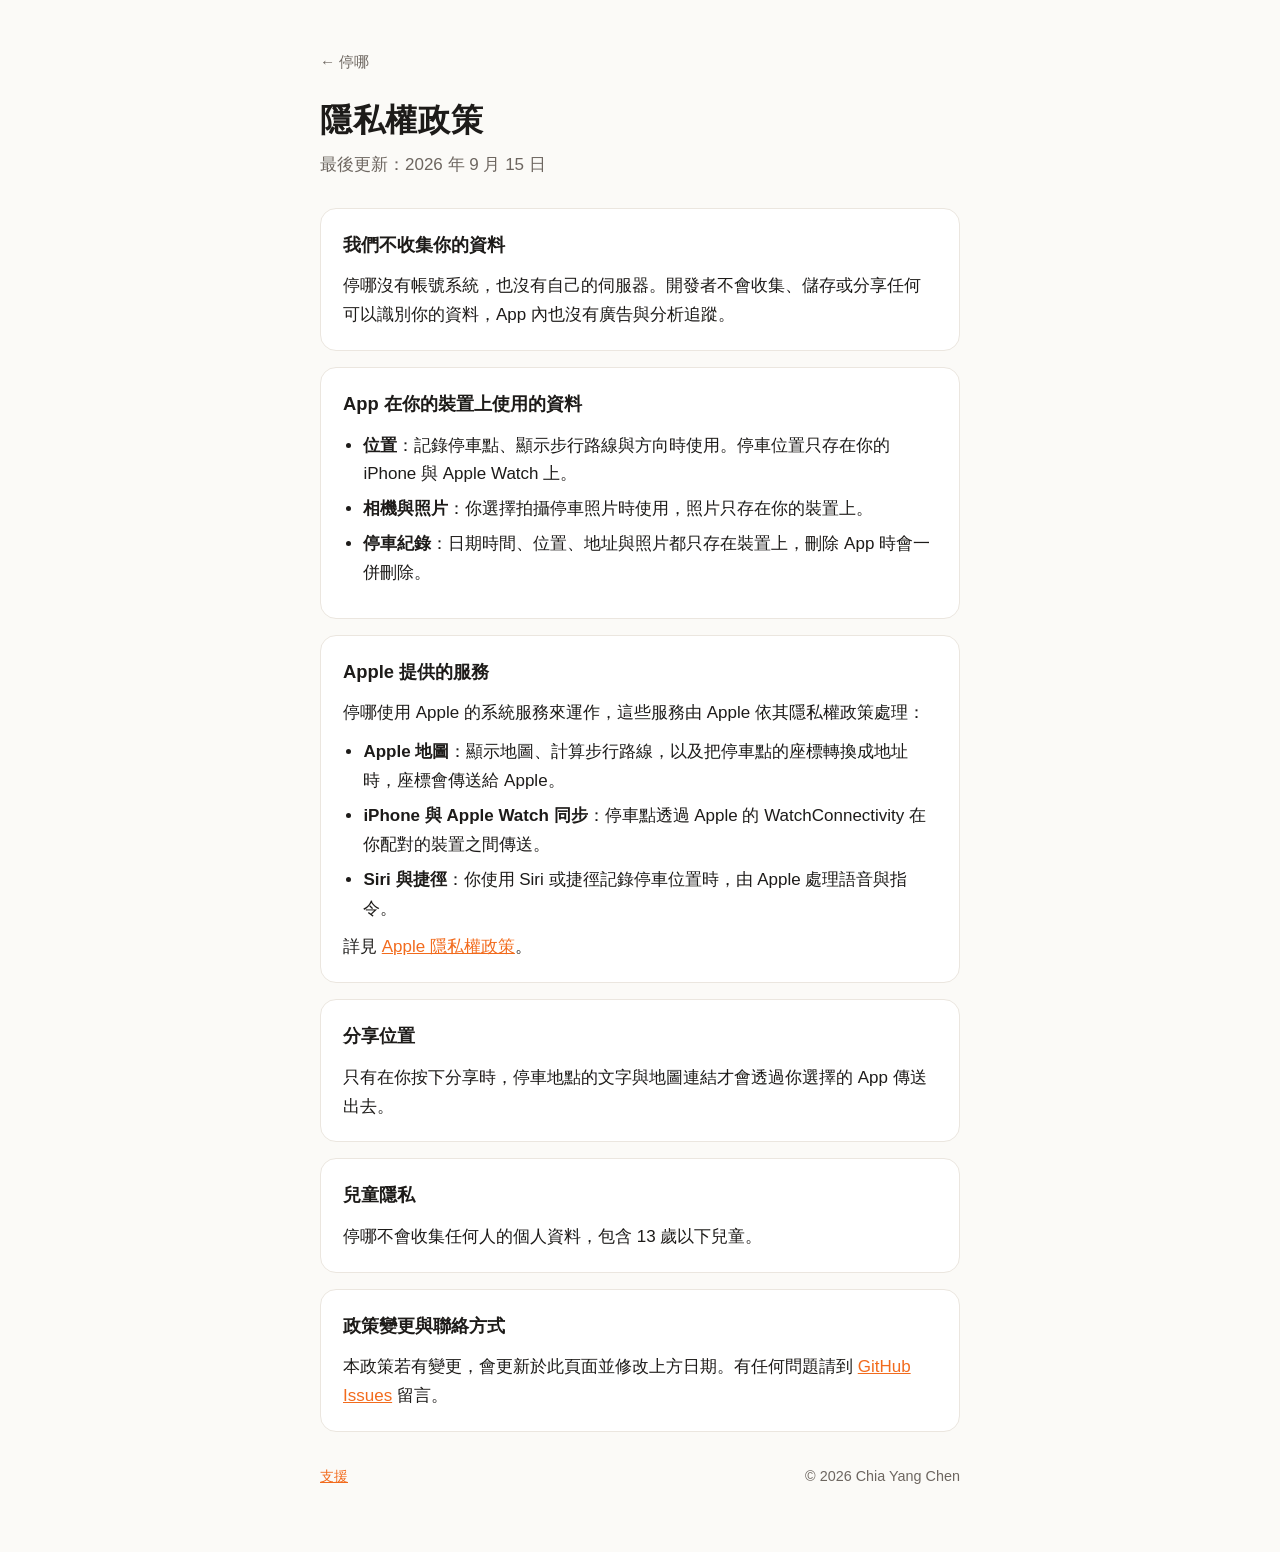
==== privacy.html @ c98e0359 "Add 停哪 support page and privacy policy Co-Authored-By: Claude Opus 5 (1M context) <noreply@anthropic" ====
<!doctype html>
<html lang="zh-Hant">
<head>
<meta charset="utf-8">
<meta name="viewport" content="width=device-width, initial-scale=1">
<title>停哪｜隱私權政策</title>
<link rel="stylesheet" href="style.css">
</head>
<body>
<main>
  <header class="compact">
    <a href="index.html" class="back">← 停哪</a>
    <h1>隱私權政策</h1>
    <p class="updated">最後更新：2026 年 9 月 15 日</p>
  </header>

  <section>
    <h2>我們不收集你的資料</h2>
    <p>停哪沒有帳號系統，也沒有自己的伺服器。開發者不會收集、儲存或分享任何可以識別你的資料，App 內也沒有廣告與分析追蹤。</p>
  </section>

  <section>
    <h2>App 在你的裝置上使用的資料</h2>
    <ul>
      <li><strong>位置</strong>：記錄停車點、顯示步行路線與方向時使用。停車位置只存在你的 iPhone 與 Apple Watch 上。</li>
      <li><strong>相機與照片</strong>：你選擇拍攝停車照片時使用，照片只存在你的裝置上。</li>
      <li><strong>停車紀錄</strong>：日期時間、位置、地址與照片都只存在裝置上，刪除 App 時會一併刪除。</li>
    </ul>
  </section>

  <section>
    <h2>Apple 提供的服務</h2>
    <p>停哪使用 Apple 的系統服務來運作，這些服務由 Apple 依其隱私權政策處理：</p>
    <ul>
      <li><strong>Apple 地圖</strong>：顯示地圖、計算步行路線，以及把停車點的座標轉換成地址時，座標會傳送給 Apple。</li>
      <li><strong>iPhone 與 Apple Watch 同步</strong>：停車點透過 Apple 的 WatchConnectivity 在你配對的裝置之間傳送。</li>
      <li><strong>Siri 與捷徑</strong>：你使用 Siri 或捷徑記錄停車位置時，由 Apple 處理語音與指令。</li>
    </ul>
    <p>詳見 <a href="https://www.apple.com/tw/legal/privacy/">Apple 隱私權政策</a>。</p>
  </section>

  <section>
    <h2>分享位置</h2>
    <p>只有在你按下分享時，停車地點的文字與地圖連結才會透過你選擇的 App 傳送出去。</p>
  </section>

  <section>
    <h2>兒童隱私</h2>
    <p>停哪不會收集任何人的個人資料，包含 13 歲以下兒童。</p>
  </section>

  <section>
    <h2>政策變更與聯絡方式</h2>
    <p>本政策若有變更，會更新於此頁面並修改上方日期。有任何問題請到 <a href="https://github.com/Unayung/MotoPark-Pages/issues">GitHub Issues</a> 留言。</p>
  </section>

  <footer>
    <a href="index.html">支援</a>
    <span>© 2026 Chia Yang Chen</span>
  </footer>
</main>
</body>
</html>
---- style.css ----
:root {
  --bg: #fbfaf7;
  --text: #1d1b19;
  --muted: #6d6660;
  --accent: #f26b1d;
  --card: #ffffff;
  --line: #ebe6df;
  color-scheme: light dark;
}

@media (prefers-color-scheme: dark) {
  :root {
    --bg: #151412;
    --text: #f1ede8;
    --muted: #a39b93;
    --accent: #ff8a3d;
    --card: #1f1d1a;
    --line: #2e2b27;
  }
}

* { box-sizing: border-box; }

body {
  margin: 0;
  background: var(--bg);
  color: var(--text);
  font: 17px/1.7 -apple-system, BlinkMacSystemFont, "PingFang TC", "Noto Sans TC", "Microsoft JhengHei", sans-serif;
}

main {
  max-width: 680px;
  margin: 0 auto;
  padding: 48px 20px 64px;
}

header { text-align: center; margin-bottom: 40px; }
header img { border-radius: 22px; box-shadow: 0 6px 20px rgba(0, 0, 0, 0.12); }
header.compact { text-align: left; margin-bottom: 28px; }

h1 { margin: 16px 0 4px; font-size: 2rem; letter-spacing: 0.02em; }
h2 { margin: 0 0 12px; font-size: 1.15rem; }

.tagline, .updated { margin: 0; color: var(--muted); }
.back { color: var(--muted); text-decoration: none; font-size: 0.95rem; }

section {
  background: var(--card);
  border: 1px solid var(--line);
  border-radius: 16px;
  padding: 20px 22px;
  margin-bottom: 16px;
}

section p { margin: 0 0 10px; }
section p:last-child { margin-bottom: 0; }
ul { margin: 0 0 10px; padding-left: 1.2em; }
li { margin-bottom: 6px; }

details { border-top: 1px solid var(--line); padding: 12px 0; }
details:first-of-type { border-top: none; padding-top: 0; }
summary { cursor: pointer; font-weight: 600; }
details p { margin: 8px 0 0; color: var(--muted); }

a { color: var(--accent); }

footer {
  display: flex;
  justify-content: space-between;
  flex-wrap: wrap;
  gap: 8px;
  margin-top: 32px;
  color: var(--muted);
  font-size: 0.9rem;
}
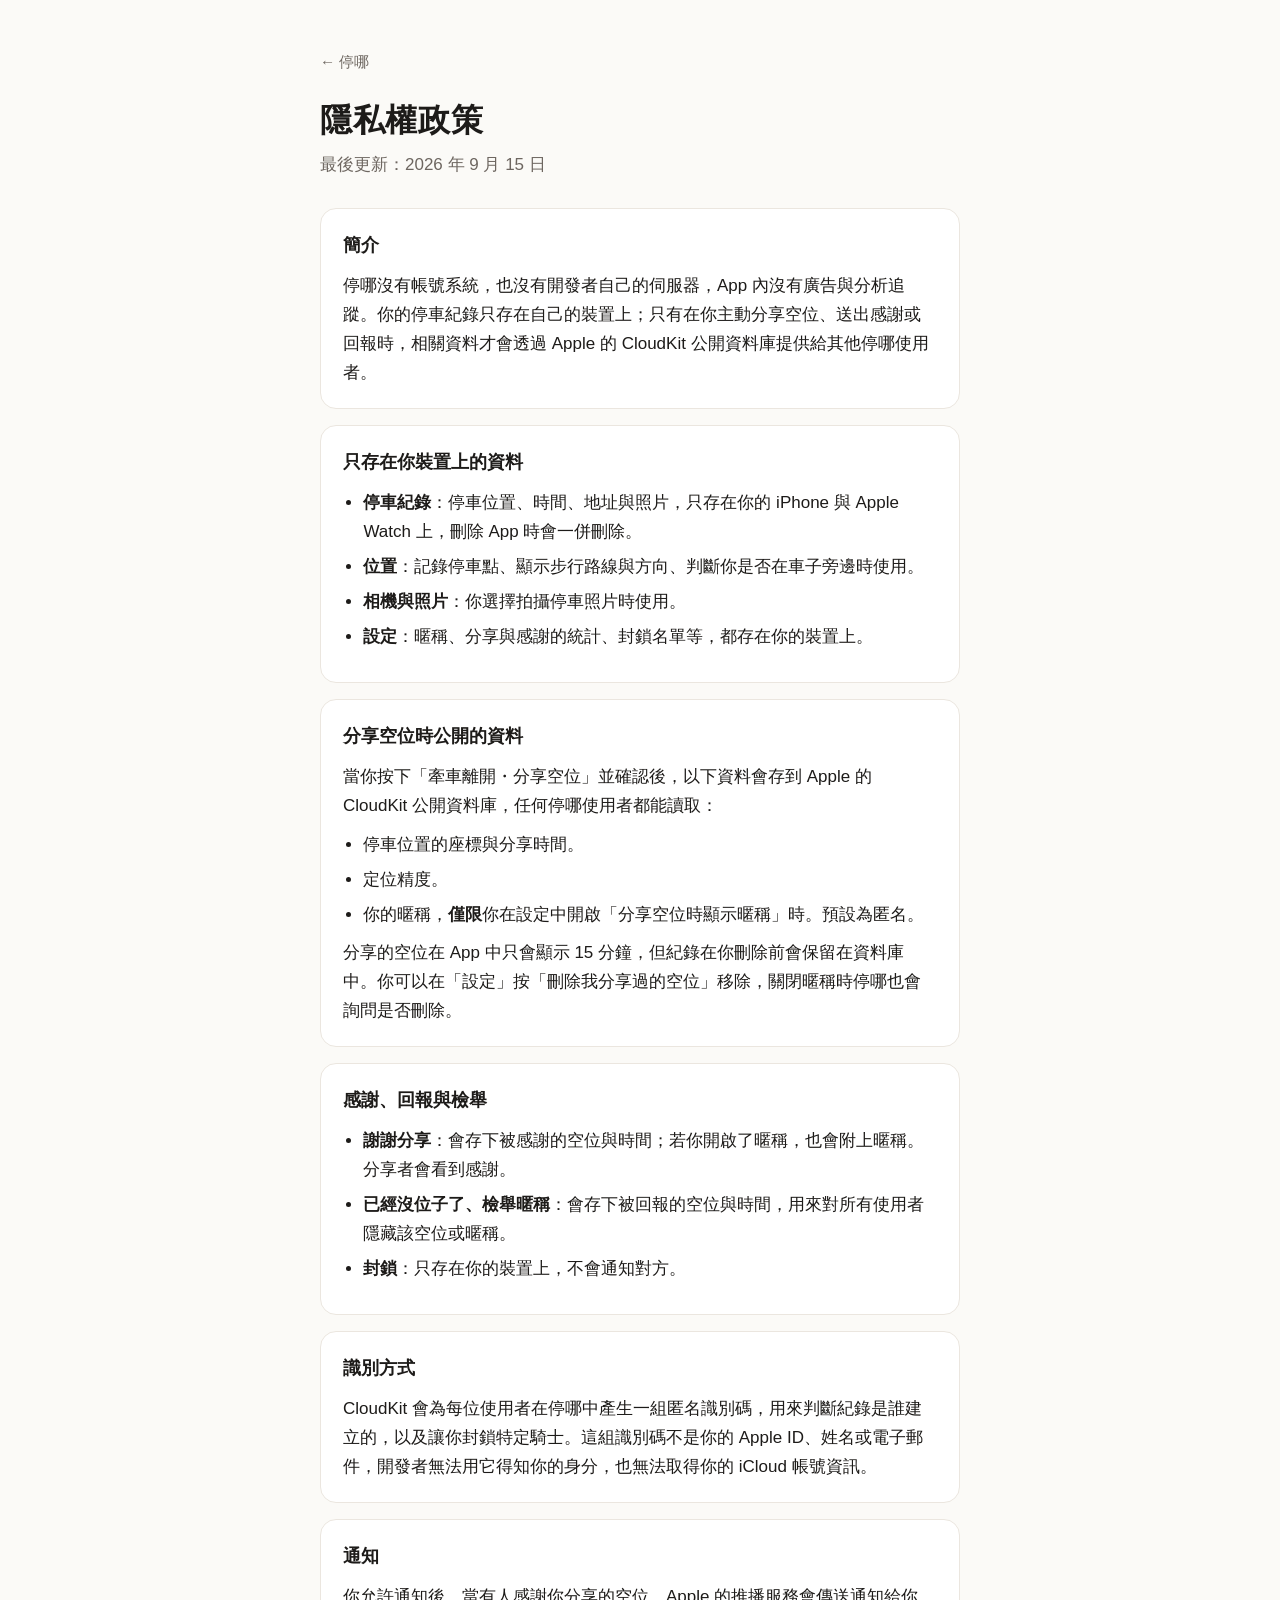
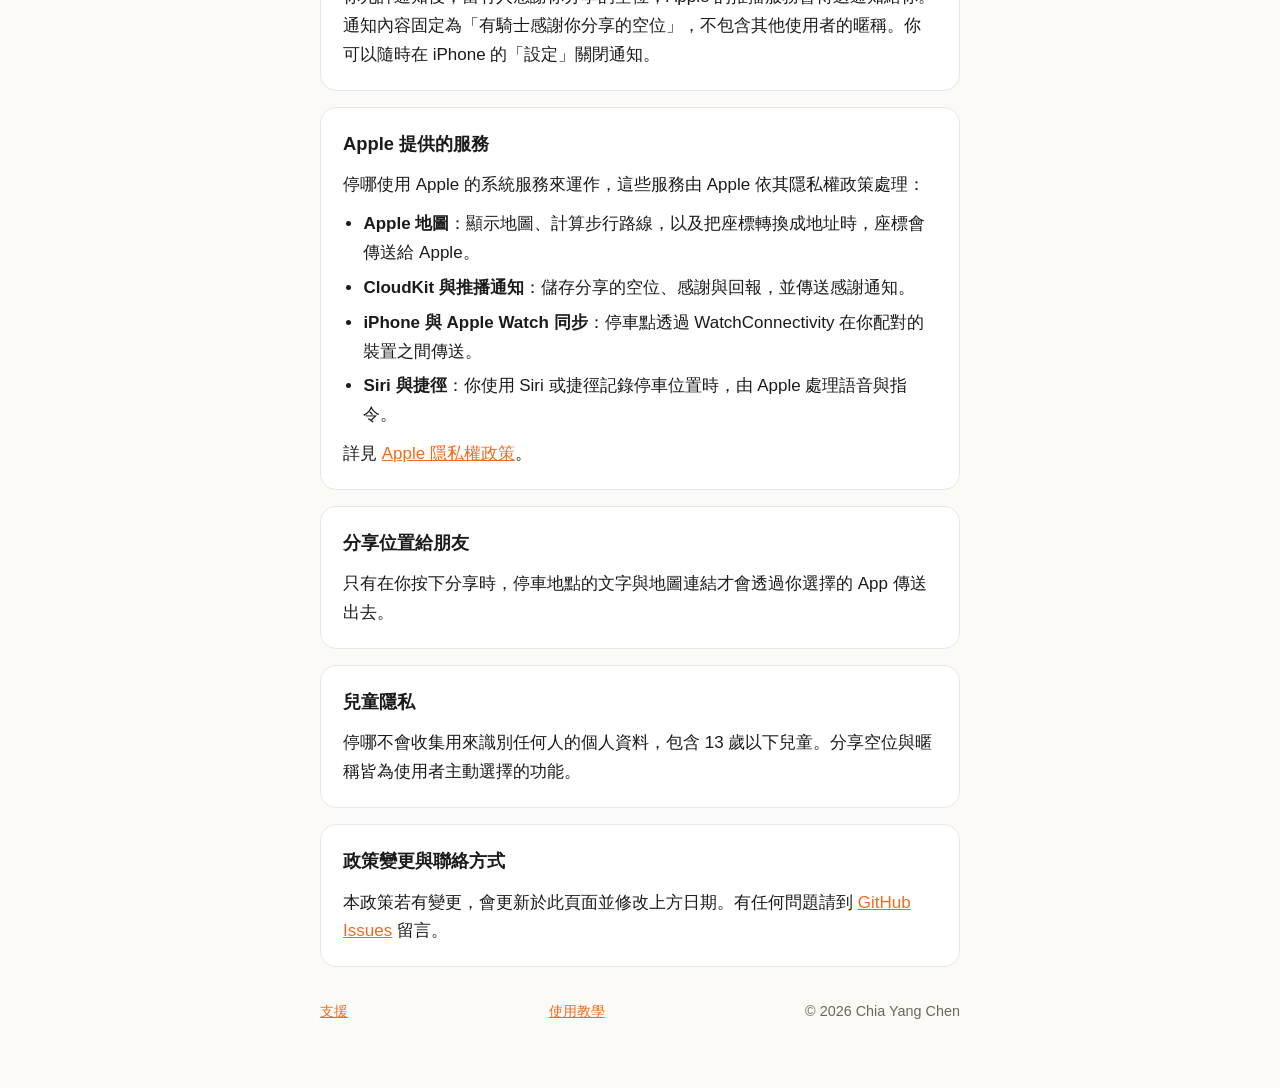
==== commit 0c511bf5: "Add the usage guide and update the privacy policy for spot sharing The guide covers recording a spot" ====
--- a/privacy.html
+++ b/privacy.html
@@ -15,38 +15,70 @@
   </header>
 
   <section>
-    <h2>我們不收集你的資料</h2>
-    <p>停哪沒有帳號系統，也沒有自己的伺服器。開發者不會收集、儲存或分享任何可以識別你的資料，App 內也沒有廣告與分析追蹤。</p>
+    <h2>簡介</h2>
+    <p>停哪沒有帳號系統，也沒有開發者自己的伺服器，App 內沒有廣告與分析追蹤。你的停車紀錄只存在自己的裝置上；只有在你主動分享空位、送出感謝或回報時，相關資料才會透過 Apple 的 CloudKit 公開資料庫提供給其他停哪使用者。</p>
   </section>
 
   <section>
-    <h2>App 在你的裝置上使用的資料</h2>
+    <h2>只存在你裝置上的資料</h2>
     <ul>
-      <li><strong>位置</strong>：記錄停車點、顯示步行路線與方向時使用。停車位置只存在你的 iPhone 與 Apple Watch 上。</li>
-      <li><strong>相機與照片</strong>：你選擇拍攝停車照片時使用，照片只存在你的裝置上。</li>
-      <li><strong>停車紀錄</strong>：日期時間、位置、地址與照片都只存在裝置上，刪除 App 時會一併刪除。</li>
+      <li><strong>停車紀錄</strong>：停車位置、時間、地址與照片，只存在你的 iPhone 與 Apple Watch 上，刪除 App 時會一併刪除。</li>
+      <li><strong>位置</strong>：記錄停車點、顯示步行路線與方向、判斷你是否在車子旁邊時使用。</li>
+      <li><strong>相機與照片</strong>：你選擇拍攝停車照片時使用。</li>
+      <li><strong>設定</strong>：暱稱、分享與感謝的統計、封鎖名單等，都存在你的裝置上。</li>
     </ul>
+  </section>
+
+  <section>
+    <h2>分享空位時公開的資料</h2>
+    <p>當你按下「牽車離開・分享空位」並確認後，以下資料會存到 Apple 的 CloudKit 公開資料庫，任何停哪使用者都能讀取：</p>
+    <ul>
+      <li>停車位置的座標與分享時間。</li>
+      <li>定位精度。</li>
+      <li>你的暱稱，<strong>僅限</strong>你在設定中開啟「分享空位時顯示暱稱」時。預設為匿名。</li>
+    </ul>
+    <p>分享的空位在 App 中只會顯示 15 分鐘，但紀錄在你刪除前會保留在資料庫中。你可以在「設定」按「刪除我分享過的空位」移除，關閉暱稱時停哪也會詢問是否刪除。</p>
+  </section>
+
+  <section>
+    <h2>感謝、回報與檢舉</h2>
+    <ul>
+      <li><strong>謝謝分享</strong>：會存下被感謝的空位與時間；若你開啟了暱稱，也會附上暱稱。分享者會看到感謝。</li>
+      <li><strong>已經沒位子了、檢舉暱稱</strong>：會存下被回報的空位與時間，用來對所有使用者隱藏該空位或暱稱。</li>
+      <li><strong>封鎖</strong>：只存在你的裝置上，不會通知對方。</li>
+    </ul>
+  </section>
+
+  <section>
+    <h2>識別方式</h2>
+    <p>CloudKit 會為每位使用者在停哪中產生一組匿名識別碼，用來判斷紀錄是誰建立的，以及讓你封鎖特定騎士。這組識別碼不是你的 Apple ID、姓名或電子郵件，開發者無法用它得知你的身分，也無法取得你的 iCloud 帳號資訊。</p>
+  </section>
+
+  <section>
+    <h2>通知</h2>
+    <p>你允許通知後，當有人感謝你分享的空位，Apple 的推播服務會傳送通知給你。通知內容固定為「有騎士感謝你分享的空位」，不包含其他使用者的暱稱。你可以隨時在 iPhone 的「設定」關閉通知。</p>
   </section>
 
   <section>
     <h2>Apple 提供的服務</h2>
     <p>停哪使用 Apple 的系統服務來運作，這些服務由 Apple 依其隱私權政策處理：</p>
     <ul>
-      <li><strong>Apple 地圖</strong>：顯示地圖、計算步行路線，以及把停車點的座標轉換成地址時，座標會傳送給 Apple。</li>
-      <li><strong>iPhone 與 Apple Watch 同步</strong>：停車點透過 Apple 的 WatchConnectivity 在你配對的裝置之間傳送。</li>
+      <li><strong>Apple 地圖</strong>：顯示地圖、計算步行路線，以及把座標轉換成地址時，座標會傳送給 Apple。</li>
+      <li><strong>CloudKit 與推播通知</strong>：儲存分享的空位、感謝與回報，並傳送感謝通知。</li>
+      <li><strong>iPhone 與 Apple Watch 同步</strong>：停車點透過 WatchConnectivity 在你配對的裝置之間傳送。</li>
       <li><strong>Siri 與捷徑</strong>：你使用 Siri 或捷徑記錄停車位置時，由 Apple 處理語音與指令。</li>
     </ul>
     <p>詳見 <a href="https://www.apple.com/tw/legal/privacy/">Apple 隱私權政策</a>。</p>
   </section>
 
   <section>
-    <h2>分享位置</h2>
+    <h2>分享位置給朋友</h2>
     <p>只有在你按下分享時，停車地點的文字與地圖連結才會透過你選擇的 App 傳送出去。</p>
   </section>
 
   <section>
     <h2>兒童隱私</h2>
-    <p>停哪不會收集任何人的個人資料，包含 13 歲以下兒童。</p>
+    <p>停哪不會收集用來識別任何人的個人資料，包含 13 歲以下兒童。分享空位與暱稱皆為使用者主動選擇的功能。</p>
   </section>
 
   <section>
@@ -56,6 +88,7 @@
 
   <footer>
     <a href="index.html">支援</a>
+    <a href="guide.html">使用教學</a>
     <span>© 2026 Chia Yang Chen</span>
   </footer>
 </main>
--- a/style.css
+++ b/style.css
@@ -64,6 +64,45 @@
 
 a { color: var(--accent); }
 
+.toc {
+  display: flex;
+  flex-wrap: wrap;
+  gap: 8px;
+  margin-bottom: 16px;
+}
+.toc a {
+  padding: 6px 12px;
+  border: 1px solid var(--line);
+  border-radius: 999px;
+  background: var(--card);
+  text-decoration: none;
+  font-size: 0.95rem;
+}
+
+.guide {
+  display: flex;
+  gap: 18px;
+  align-items: flex-start;
+  margin-bottom: 14px;
+}
+.guide:last-child { margin-bottom: 0; }
+.guide img {
+  flex: none;
+  height: auto;
+  border-radius: 14px;
+  border: 1px solid var(--line);
+}
+.guide ol { margin: 0; padding-left: 1.3em; }
+@media (max-width: 520px) {
+  .guide { flex-direction: column; align-items: center; }
+}
+
+.note {
+  margin-top: 12px;
+  color: var(--muted);
+  font-size: 0.95rem;
+}
+
 footer {
   display: flex;
   justify-content: space-between;
